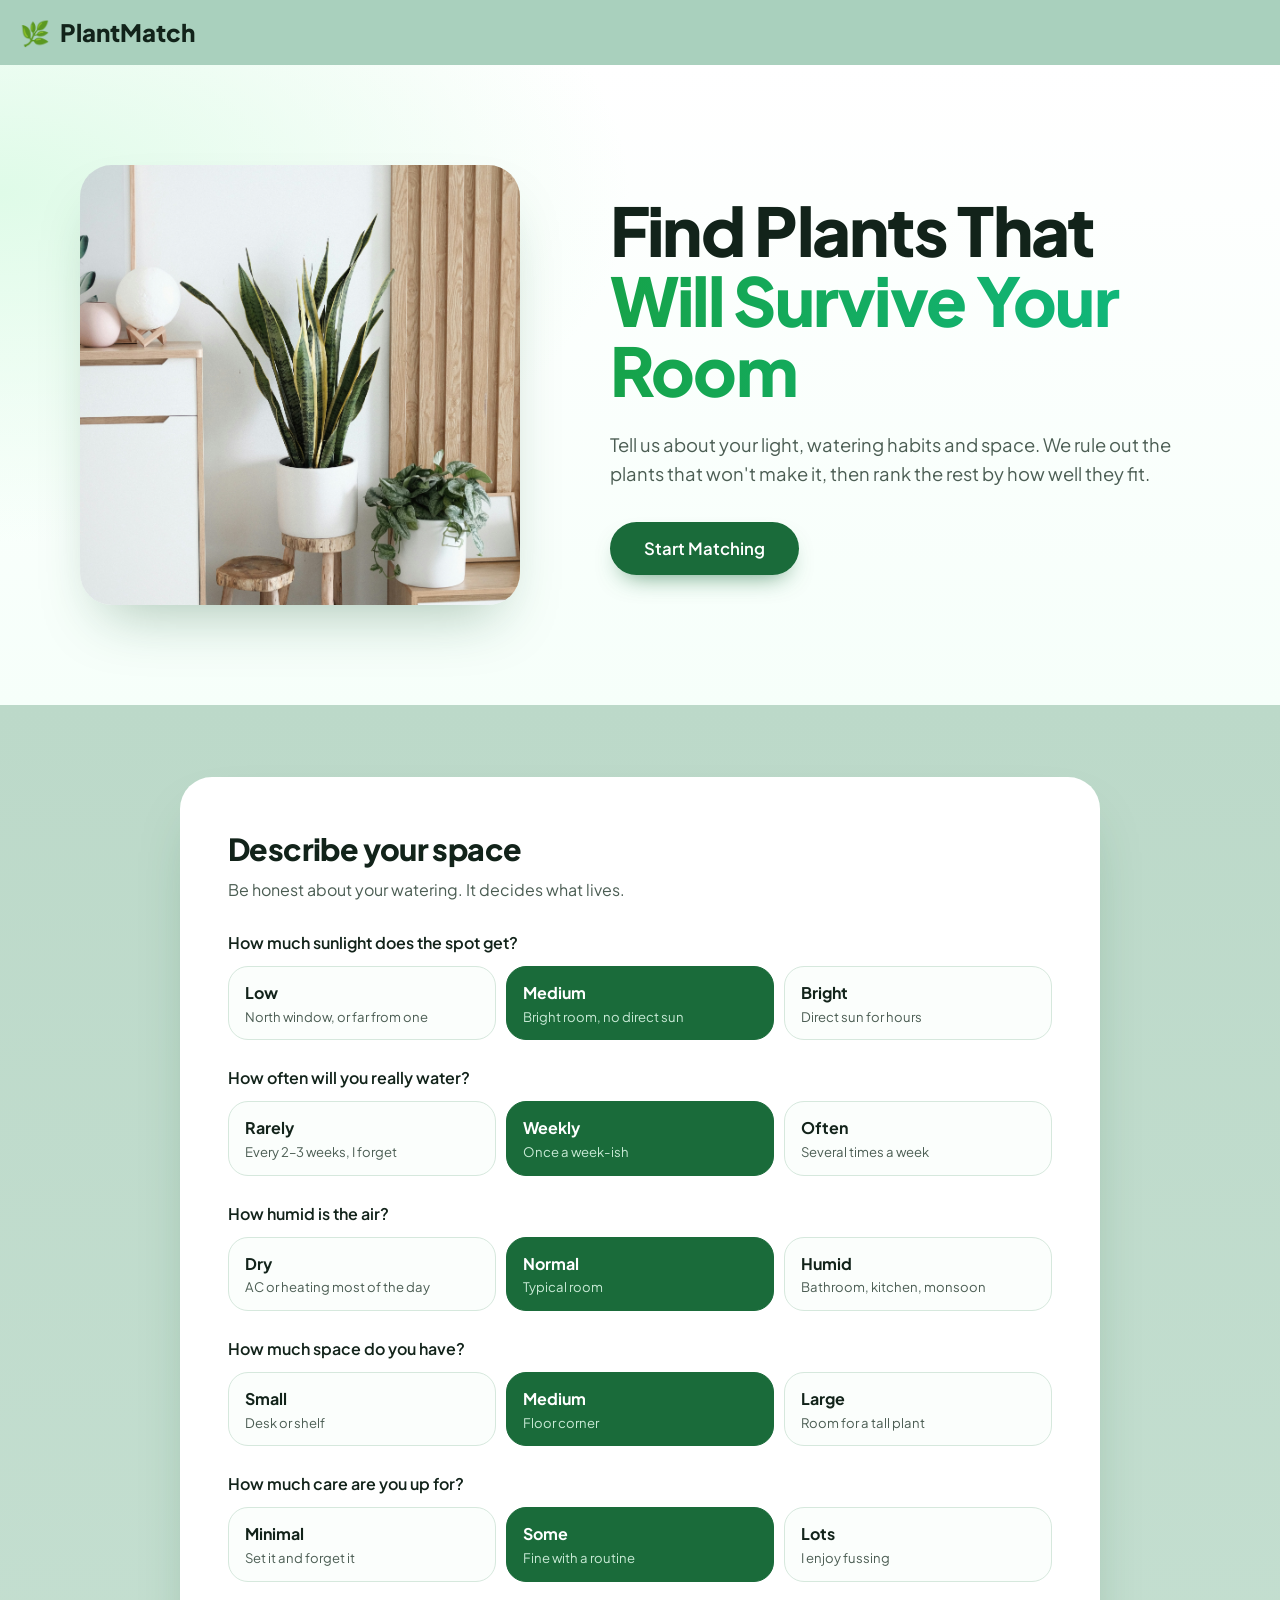
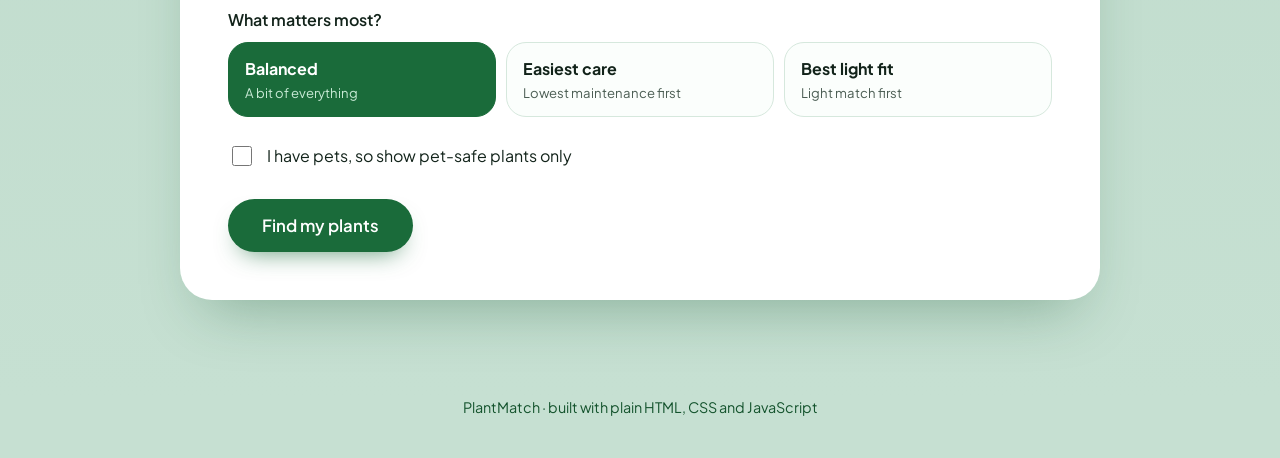
==== frontend/index.html @ 8d396884 "Day 1: FastAPI backend + knowledge-based filtering" ====
<!DOCTYPE html>
<html lang="en">
<head>
  <meta charset="UTF-8">
  <meta name="viewport" content="width=device-width, initial-scale=1">
  <title>PlantMatch – plants that will actually survive in your room</title>
  <link rel="preconnect" href="https://fonts.googleapis.com">
  <link rel="preconnect" href="https://fonts.gstatic.com" crossorigin>
  <link href="https://fonts.googleapis.com/css2?family=Plus+Jakarta+Sans:wght@400;500;600;800&display=swap" rel="stylesheet">
  <link rel="stylesheet" href="style.css">
</head>
<body>

  <header class="topbar">
    <a class="brand" href="#top">🌿 <span>PlantMatch</span></a>
  </header>

  <main id="top">

    <section class="hero">
      <div class="hero-inner">
        <figure class="hero-card">
          <img src="hero.jpg" alt="A leafy potted plant">
        </figure>

        <div class="hero-copy">
          <h1>
            <span>Find Plants That</span>
            <span class="grad">Will Survive Your Room</span>
          </h1>
          <p>Tell us about your light, watering habits and space. We rule out the plants that won't make it, then rank the rest by how well they fit.</p>
          <a class="btn" href="#finder">Start Matching</a>
        </div>
      </div>
    </section>

    <section class="finder-wrap" id="finder">
      <form class="finder" id="finder-form">
        <div class="finder-head">
          <h2>Describe your space</h2>
          <p>Be honest about your watering. It decides what lives.</p>
        </div>

        <div id="questions"></div>

        <label class="pets">
          <input type="checkbox" name="pets">
          <span>I have pets, so show pet-safe plants only</span>
        </label>

        <button class="btn" type="submit">Find my plants</button>
      </form>

      <section class="results" id="results" aria-live="polite" hidden></section>
    </section>

  </main>

  <footer class="footer">
    <p>PlantMatch · built with plain HTML, CSS and JavaScript</p>
  </footer>

 
  <script src="app.js"></script>
</body>
</html>
---- frontend/style.css ----
/* ---------- Paint box (change colors here!) ---------- */
:root {
  --bar: #a9d0bd;
  --mint: #bcd9c9;
  --mint-soft: #e9f9ef;
  --leaf: #16a34a;
  --leaf-2: #10b981;
  --forest: #1a6b3a;
  --forest-dark: #14532d;
  --ink: #12231a;
  --muted: #4b5d53;
  --card: #ffffff;
  --line: #d6e8dd;
  --radius-lg: 32px;
  --radius-md: 20px;
  --shadow: 0 30px 60px -24px rgba(20, 83, 45, .35);
  --font: "Plus Jakarta Sans", "Segoe UI", system-ui, sans-serif;
}

/* ---------- Base ---------- */
*, *::before, *::after { box-sizing: border-box; }
html { scroll-behavior: smooth; }
body { margin: 0; font-family: var(--font); color: var(--ink); background: var(--mint); line-height: 1.55; }
h1, h2, h3, p { margin: 0; }
:focus-visible { outline: 3px solid var(--leaf); outline-offset: 3px; }

/* ---------- Top bar ---------- */
.topbar { background: var(--bar); padding: 14px 20px; }
.brand { display: inline-flex; align-items: center; gap: 10px; color: var(--ink);
         text-decoration: none; font-weight: 800; font-size: 1.5rem; }

/* ---------- Pill button ---------- */
.btn {
  display: inline-block; border: 0; cursor: pointer;
  background: var(--forest); color: #fff;
  font: 600 1.05rem var(--font);
  padding: 16px 34px; border-radius: 999px; text-decoration: none;
  transition: background .2s, transform .2s;
  box-shadow: 0 12px 24px -12px rgba(26, 107, 58, .7);
}
.btn:hover { background: var(--forest-dark); transform: translateY(-2px); }

/* ---------- Hero ---------- */
.hero {
  background:
    radial-gradient(900px 500px at 0% 20%, #dffbe8 0%, rgba(223, 251, 232, 0) 70%),
    linear-gradient(180deg, #fff 0%, #f6fffa 100%);
  padding: 100px 24px;
}
.hero-inner {
  max-width: 1120px; margin: 0 auto;
  display: grid; grid-template-columns: minmax(280px, 440px) 1fr;
  align-items: center; gap: clamp(40px, 7vw, 96px);
}
.hero-card { margin: 0; aspect-ratio: 1; border-radius: var(--radius-lg); overflow: hidden; box-shadow: var(--shadow); }
.hero-card img { width: 100%; height: 100%; object-fit: cover; display: block; }

.hero-copy h1 { font-size: clamp(2.5rem, 5.4vw, 4.2rem); line-height: 1.04; font-weight: 800; letter-spacing: -.025em; }
.hero-copy h1 span { display: block; }
.grad {   /* the green gradient text trick */
  background: linear-gradient(90deg, var(--leaf), var(--leaf-2));
  -webkit-background-clip: text; background-clip: text; color: transparent;
}
.hero-copy p { margin: 26px 0 34px; max-width: 34em; font-size: 1.15rem; color: var(--muted); }

/* ---------- Finder card ---------- */
.finder-wrap { background: linear-gradient(180deg, var(--mint) 0%, #c6e0d2 100%); padding: 72px 24px 96px; }
.finder, .results { max-width: 920px; margin: 0 auto; }
.finder { background: var(--card); border-radius: var(--radius-lg); padding: clamp(24px, 5vw, 48px); box-shadow: var(--shadow); }
.finder-head h2 { font-size: 1.9rem; font-weight: 800; letter-spacing: -.02em; }
.finder-head p { color: var(--muted); margin: 6px 0 28px; }

.question { border: 0; padding: 0; margin: 0 0 26px; min-width: 0; }
.question legend { font-weight: 600; margin-bottom: 10px; padding: 0; }
.chips { display: grid; grid-template-columns: repeat(3, 1fr); gap: 10px; }

/* the radio circle is hidden; the pretty box is what you click */
.chip { position: relative; display: block; cursor: pointer; }
.chip input { position: absolute; opacity: 0; inset: 0; }
.chip-body {
  display: flex; flex-direction: column; height: 100%;
  padding: 14px 16px; border: 1.5px solid var(--line);
  border-radius: var(--radius-md); background: #fbfefc;
  transition: background .2s, border-color .2s, transform .2s;
}
.chip-body small { color: var(--muted); font-size: .82rem; margin-top: 2px; line-height: 1.35; }
.chip:hover .chip-body { border-color: var(--leaf); transform: translateY(-1px); }
.chip input:checked + .chip-body { background: var(--forest); border-color: var(--forest); color: #fff; }  /* selected = dark green */
.chip input:checked + .chip-body small { color: #c9ead6; }
.chip input:focus-visible + .chip-body { outline: 3px solid var(--leaf); outline-offset: 2px; }

.pets { display: flex; align-items: center; gap: 12px; margin: 4px 0 30px; cursor: pointer; }
.pets input { width: 20px; height: 20px; accent-color: var(--forest); }

/* ---------- Results ---------- */
.results { margin-top: 48px; }
.results-head h2 { font-size: 1.9rem; font-weight: 800; letter-spacing: -.02em; }
.results-head p { color: var(--forest-dark); margin: 4px 0 24px; }

.grid { display: grid; grid-template-columns: repeat(auto-fill, minmax(270px, 1fr)); gap: 20px; }

.plant-card {
  background: var(--card); border-radius: 26px; overflow: hidden;
  box-shadow: 0 18px 36px -22px rgba(20, 83, 45, .45);
  animation: rise .5s ease both;
}
@keyframes rise { from { opacity: 0; transform: translateY(18px); } to { opacity: 1; transform: none; } }

.plant-top {
  position: relative; height: 130px; display: grid; place-items: center;
  font-size: 3.6rem; background: linear-gradient(135deg, #dcfce7, #a7f3d0);
}
.plant-card:nth-child(3n+2) .plant-top { background: linear-gradient(135deg, #ecfccb, #bbf7d0); }
.plant-card:nth-child(3n)   .plant-top { background: linear-gradient(135deg, #d1fae5, #99f6e4); }
.score {
  position: absolute; top: 12px; right: 12px;
  background: #fff; color: var(--forest); font-weight: 800; font-size: .9rem;
  padding: 5px 12px; border-radius: 999px;
}
.plant-body { padding: 18px 20px 22px; }
.plant-body h3 { font-size: 1.2rem; font-weight: 800; }
.sci { font-size: .85rem; color: var(--muted); font-style: italic; }
.tags { display: flex; flex-wrap: wrap; gap: 6px; margin: 12px 0; }
.tags span { background: var(--mint-soft); color: var(--forest-dark); font-size: .78rem; font-weight: 600; padding: 4px 10px; border-radius: 999px; }
.why { list-style: none; margin: 0; padding: 0; font-size: .9rem; color: var(--muted); }
.why li { padding-left: 22px; position: relative; margin-top: 4px; }
.why li::before { content: "✓"; position: absolute; left: 0; color: var(--leaf); font-weight: 800; }

.empty, .ruled-out { background: var(--card); border-radius: var(--radius-md); padding: 22px 26px; }
.empty h3 { font-size: 1.25rem; margin-bottom: 6px; }
.empty p { color: var(--muted); }
.empty strong { color: var(--forest); }

.ruled-out { margin-top: 24px; padding: 0; overflow: hidden; }
.ruled-out summary { cursor: pointer; font-weight: 600; padding: 18px 26px; }
.ruled-out ul { margin: 0; padding: 0 26px 20px; list-style: none; columns: 2; column-gap: 28px; }
.ruled-out li { break-inside: avoid; padding: 6px 0; font-size: .92rem; border-top: 1px solid var(--line); }
.ruled-out li span { display: block; color: var(--muted); font-size: .82rem; }

/* ---------- Footer ---------- */
.footer { background: #c6e0d2; text-align: center; padding: 0 24px 40px; color: var(--forest-dark); font-size: .9rem; }

/* ---------- Phones ---------- */
@media (max-width: 820px) {
  .hero { padding: 56px 20px; }
  .hero-inner { grid-template-columns: 1fr; }
  .hero-card { max-width: 380px; }
  .chips { grid-template-columns: 1fr; }
  .ruled-out ul { columns: 1; }
}
@media (prefers-reduced-motion: reduce) {
  html { scroll-behavior: auto; }
  *, *::before, *::after { animation: none !important; transition: none !important; }
}
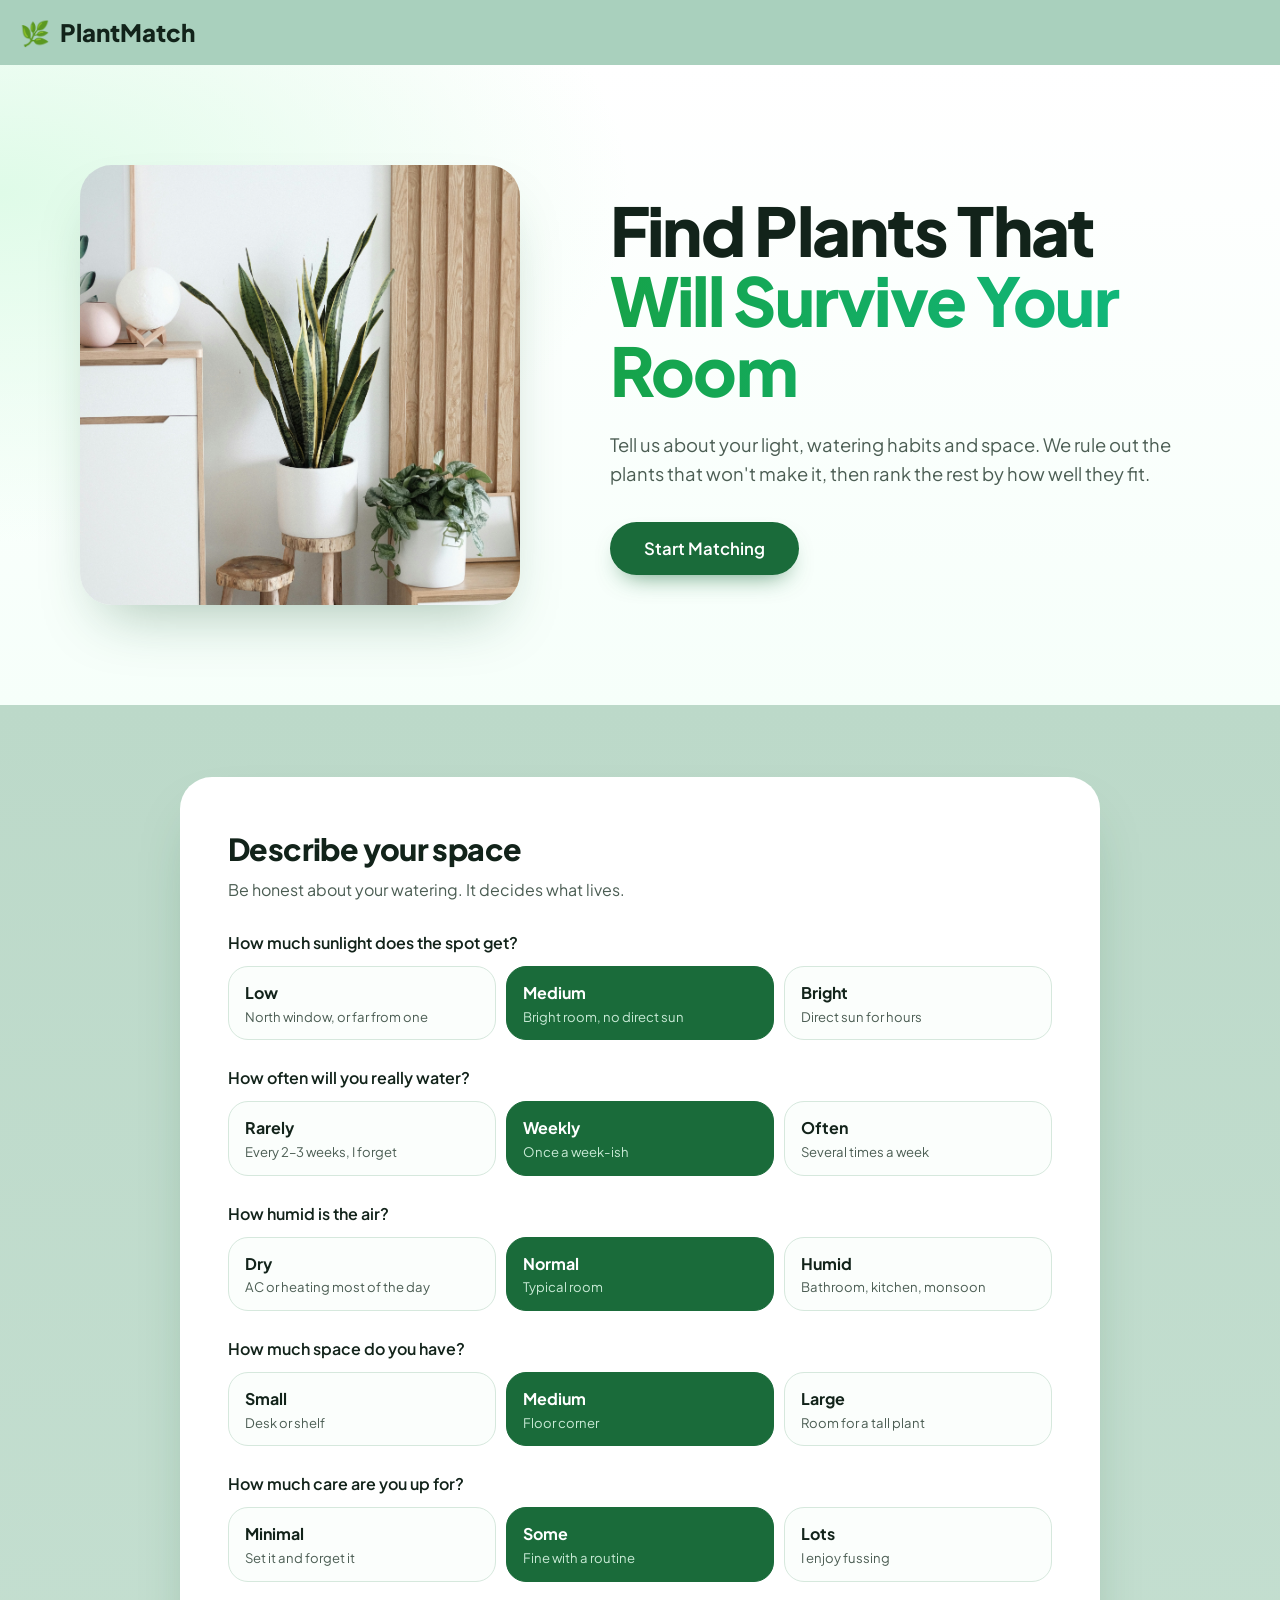
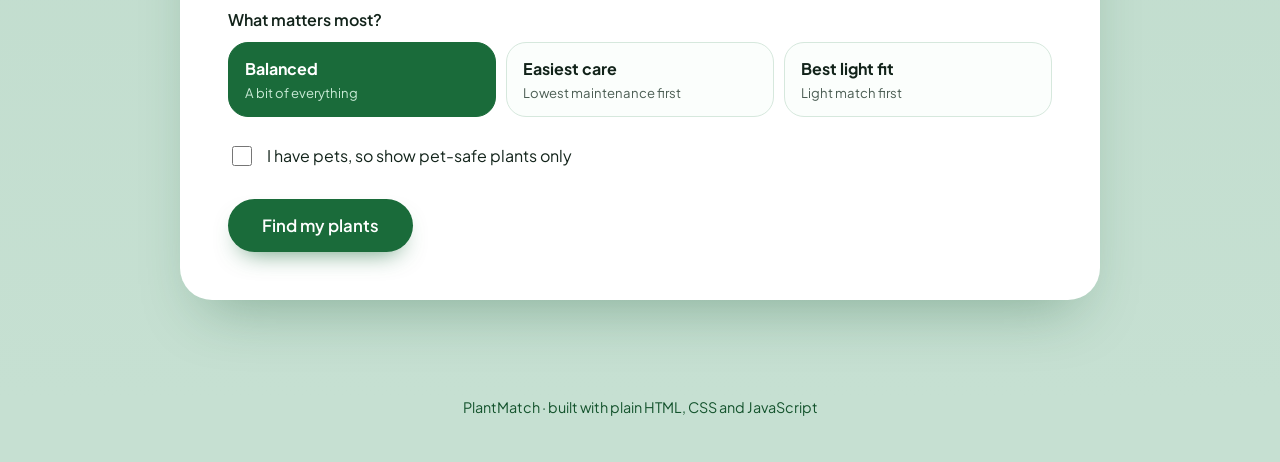
==== commit e57491c0: "Day 5: feedback loop (SQLite) feeding the collaborative filter" ====
--- a/frontend/index.html
+++ b/frontend/index.html
@@ -58,6 +58,7 @@
 
   <footer class="footer">
     <p>PlantMatch · built with plain HTML, CSS and JavaScript</p>
+        <p id="stats"></p>
   </footer>
 
  
--- a/frontend/style.css
+++ b/frontend/style.css
@@ -151,4 +151,19 @@
 @media (prefers-reduced-motion: reduce) {
   html { scroll-behavior: auto; }
   *, *::before, *::after { animation: none !important; transition: none !important; }
-}+}
+
+/* ---------- Score breakdown (hybrid) ---------- */
+.breakdown { display: grid; gap: 8px; margin: 4px 0 14px; }
+.bar { display: grid; grid-template-columns: 84px 1fr 38px; align-items: center; gap: 8px; font-size: .78rem; color: var(--muted); }
+.bar-track { height: 8px; border-radius: 999px; background: var(--mint-soft); overflow: hidden; }
+.bar-fill { height: 100%; border-radius: inherit; background: linear-gradient(90deg, var(--leaf), var(--leaf-2)); }
+.bar b { color: var(--forest-dark); text-align: right; }
+
+/* ---------- Feedback buttons ---------- */
+.feedback { display: flex; align-items: center; gap: 8px; margin-top: 14px; padding-top: 12px; border-top: 1px solid var(--line); font-size: .82rem; color: var(--muted); }
+.feedback span { flex: 1; }
+.fb-btn { border: 1.5px solid var(--line); background: #fbfefc; border-radius: 999px; padding: 6px 12px; cursor: pointer; font-size: 1rem; transition: transform .15s, background .15s, border-color .15s; }
+.fb-btn:hover { transform: translateY(-1px); border-color: var(--leaf); }
+.fb-btn.picked { background: var(--forest); border-color: var(--forest); }
+.footer p + p { margin-top: 4px; font-size: .82rem; }
